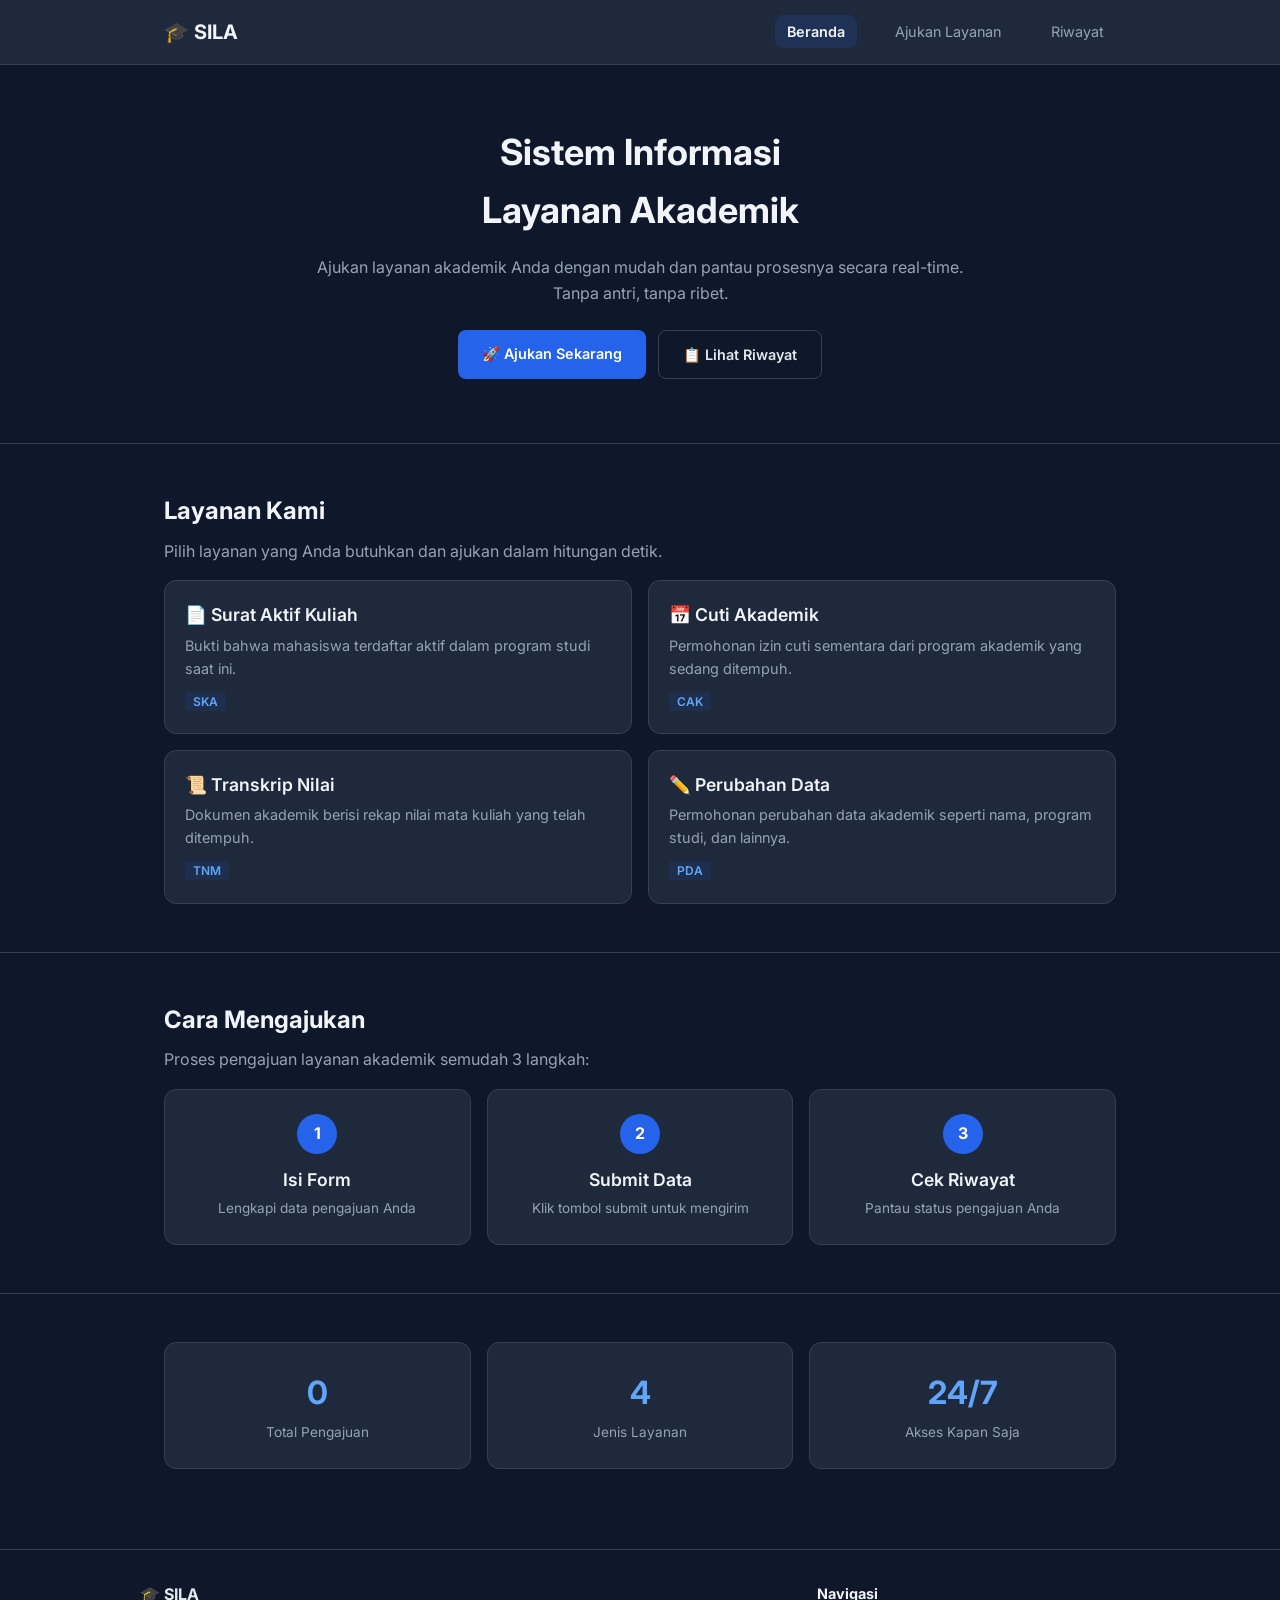
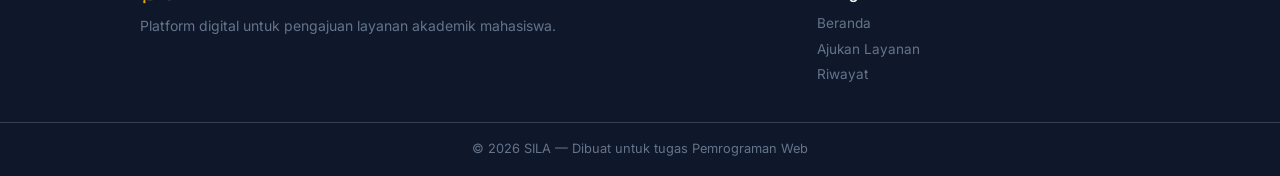
==== index.html @ 043fe42c "Setup Awal: Menambahkan file HTML dan CSS" ====
<!DOCTYPE html>
<html lang="id">

<head>
    <meta charset="UTF-8">
    <meta name="viewport" content="width=device-width, initial-scale=1.0">
    <title>SILA — Sistem Informasi Layanan Akademik</title>
    <link rel="preconnect" href="https://fonts.googleapis.com">
    <link rel="preconnect" href="https://fonts.gstatic.com" crossorigin>
    <link href="https://fonts.googleapis.com/css2?family=Inter:wght@400;600;700&display=swap" rel="stylesheet">
    <link rel="stylesheet" href="css/style.css">
</head>

<body>

    <!-- HEADER & NAVIGASI -->
    <header class="navbar">
        <div class="container navbar-inner">
            <a href="index.html" class="logo">🎓 SILA</a>
            <input type="checkbox" id="navToggle" class="nav-Toggle">
            <label for="navToggle" class="navToggleMenu">
                <span></span>
                <span></span>
                <span></span>
            </label>


            <nav>
                <ul class="nav-menu">
                <li><a href="index.html" class="active">Beranda</a></li>
                <li><a href="layanan.html">Ajukan Layanan</a></li>
                <li><a href="riwayat.html">Riwayat</a></li></nav>
            </nav>
        </div>
    </header>

    <!-- KONTEN UTAMA -->
    <main>

        <!-- Hero -->
        <section class="hero">
            <div class="container">
                <h1>Sistem Informasi<br>Layanan Akademik</h1>
                <p>Ajukan layanan akademik Anda dengan mudah dan pantau prosesnya secara real-time.<br>Tanpa antri,
                    tanpa ribet.</p>
                <div class="hero-buttons">
                    <a href="layanan.html" class="btn btn-primary">🚀 Ajukan Sekarang</a>
                    <a href="riwayat.html" class="btn btn-outline">📋 Lihat Riwayat</a>
                </div>
            </div>
        </section>

        <!-- Daftar Layanan -->
        <section class="section">
            <div class="container">
                <h2>Layanan Kami</h2>
                <p class="section-desc">Pilih layanan yang Anda butuhkan dan ajukan dalam hitungan detik.</p>
                <div class="cards-grid">
                    <article class="card">
                        <h3>📄 Surat Aktif Kuliah</h3>
                        <p>Bukti bahwa mahasiswa terdaftar aktif dalam program studi saat ini.</p>
                        <span class="card-code">SKA</span>
                    </article>
                    <article class="card">
                        <h3>📅 Cuti Akademik</h3>
                        <p>Permohonan izin cuti sementara dari program akademik yang sedang ditempuh.</p>
                        <span class="card-code">CAK</span>
                    </article>
                    <article class="card">
                        <h3>📜 Transkrip Nilai</h3>
                        <p>Dokumen akademik berisi rekap nilai mata kuliah yang telah ditempuh.</p>
                        <span class="card-code">TNM</span>
                    </article>
                    <article class="card">
                        <h3>✏️ Perubahan Data</h3>
                        <p>Permohonan perubahan data akademik seperti nama, program studi, dan lainnya.</p>
                        <span class="card-code">PDA</span>
                    </article>
                </div>
            </div>
        </section>

        <!-- Cara Mengajukan -->
        <section class="section">
            <div class="container">
                <h2>Cara Mengajukan</h2>
                <p class="section-desc">Proses pengajuan layanan akademik semudah 3 langkah:</p>
                <div class="steps-grid">
                    <div class="step">
                        <div class="step-number">1</div>
                        <h3>Isi Form</h3>
                        <p>Lengkapi data pengajuan Anda</p>
                    </div>
                    <div class="step">
                        <div class="step-number">2</div>
                        <h3>Submit Data</h3>
                        <p>Klik tombol submit untuk mengirim</p>
                    </div>
                    <div class="step">
                        <div class="step-number">3</div>
                        <h3>Cek Riwayat</h3>
                        <p>Pantau status pengajuan Anda</p>
                    </div>
                </div>
            </div>
        </section>

        <!-- Statistik -->
        <section class="section">
            <div class="container">
                <div class="stats-grid">
                    <div class="stat">
                        <div class="stat-number">0</div>
                        <div class="stat-label">Total Pengajuan</div>
                    </div>
                    <div class="stat">
                        <div class="stat-number">4</div>
                        <div class="stat-label">Jenis Layanan</div>
                    </div>
                    <div class="stat">
                        <div class="stat-number">24/7</div>
                        <div class="stat-label">Akses Kapan Saja</div>
                    </div>
                </div>
            </div>
        </section>

    </main>

    <footer class="footer">
        <div class="container footer-inner">
            <div>
                <strong>🎓 SILA</strong>
                <p>Platform digital untuk pengajuan layanan akademik mahasiswa.</p>
            </div>
            <div class="footer-nav">
                <h4>Navigasi</h4>
                <ul>
                    <li><a href="index.html">Beranda</a></li>
                    <li><a href="layanan.html">Ajukan Layanan</a></li>
                    <li><a href="riwayat.html">Riwayat</a></li>
                </ul>
            </div>
        </div>
        <div class="footer-bottom">
            <div class="container">
                <p>&copy; 2026 SILA — Dibuat untuk tugas Pemrograman Web</p>
            </div>
        </div>
    </footer>
---- css/style.css ----
/* ================================
   CSS DASAR — SILA
   ================================ */

* {
  margin: 0;
  padding: 0;
  box-sizing: border-box;
}

body {
  background-color: #0f172a;
  color: #e2e8f0;
  padding-top: 60px;
}

h1,
h2,
h3 {
  color: #f1f5f9;
}

a {
  color: #60a5fa;
  text-decoration: none;
}

a:hover {
  color: #93c5fd;
}

hr {
  border: none;
  border-top: 1px solid #334155;
}

/* ================================
   CSS LANJUTAN — SILA
   ================================ */

body {
  font-family: "Inter", sans-serif;
  font-size: 16px;
  line-height: 1.6;
}

h1 {
  font-size: 2rem;
  font-weight: 700;
}

h2 {
  font-size: 1.5rem;
  font-weight: 700;
  margin-bottom: 8px;
}

h3 {
  font-size: 1.1rem;
  font-weight: 600;
  margin-bottom: 4px;
}

.section-desc {
  color: #94a3b8;
  margin-bottom: 16px;
}

/* ================================
   PAGE LAYOUT — SILA
   ================================ */

/* --------------------------------
   Container
   Membatasi lebar konten maksimum 1000px
   dan mengatur posisinya agar selalu
   di tengah halaman (margin: 0 auto).
   -------------------------------- */
.container {
  max-width: 1000px;
  margin: 0 auto;
  /* tengah horizontal */
  padding: 0 24px;
  /* ruang kiri & kanan */
}

/* --------------------------------
   Navbar (Bilah Navigasi) — menggunakan Flexbox
   Flexbox mengatur elemen anak secara baris (row).
   justify-content: space-between → logo kiri, nav kanan.
   align-items: center → sejajar secara vertikal.
   -------------------------------- */
.navbar {
  background-color: #1e293b;
  border-bottom: 1px solid #334155;
  padding: 16px 0;
  position: fixed;
  width: 100%;
  left: 0;
  top: 0;
  z-index: 1000;
}

.navbar-inner {
  display: flex;
  /* aktifkan flexbox */
  justify-content: space-between;
  /* logo vs menu berjauhan */
  align-items: center;
  /* sejajar vertikal */
}

/* Logo: teks brand di pojok kiri */
.logo {
  font-size: 1.25rem;
  font-weight: 700;
  color: #f1f5f9;
}

/* Link navigasi berwarna abu dan memberi jarak kiri */
nav a {
  margin-left: 16px;
  color: #94a3b8;
  font-size: 0.9rem;
}

/* Link aktif / hover jadi berwarna putih */
nav a:hover,
nav a.active {
  color: #f1f5f9;
}

/* --------------------------------
   Hero Section
   Bagian pembuka halaman yang mencolok,
   biasanya memuat judul besar dan tombol aksi.
   -------------------------------- */
.hero {
  padding: 64px 0;
  text-align: center;
}

.hero h1 {
  font-size: 2.25rem;
  /* = 36px, ukuran besar */
  margin-bottom: 16px;
}

.hero p {
  color: #94a3b8;
  margin-bottom: 24px;
}

/* --------------------------------
   Tombol (Buttons)
   .btn    → gaya dasar semua tombol.
   .btn-primary → tombol utama (biru, solid).
   .btn-outline → tombol sekunder (hanya border).
   -------------------------------- */
.hero-buttons {
  display: flex;
  justify-content: center;
  gap: 12px;
  /* jarak antar tombol */
}

.btn {
  display: inline-block;
  padding: 12px 24px;
  border-radius: 8px;
  font-size: 0.9rem;
  font-weight: 600;
}

/* Tombol solid biru */
.btn-primary {
  background-color: #2563eb;
  color: #fff;
}

.btn-primary:hover {
  background-color: #1d4ed8;
  /* biru lebih gelap saat hover */
  color: #fff;
}

/* Tombol outline (hanya border, tanpa background) */
.btn-outline {
  border: 1px solid #334155;
  color: #e2e8f0;
}

.btn-outline:hover {
  background-color: #1e293b;
  color: #f1f5f9;
}

/* Blok konten dengan garis atas sebagai pemisah antar section */
.section {
  padding: 48px 0;
  border-top: 1px solid #334155;
}

/* --------------------------------
   Cards Grid — menggunakan CSS Grid
   grid-template-columns: 1fr 1fr → 2 kolom sama lebar.
   gap: jarak antar kartu.
   -------------------------------- */
.cards-grid {
  display: grid;
  grid-template-columns: 1fr 1fr;
  /* 2 kolom */
  gap: 16px;
  margin-top: 16px;
}

/* Kartu individual */
.card {
  background-color: #1e293b;
  border: 1px solid #334155;
  border-radius: 12px;
  padding: 20px;
  /* tambah transisi */
  transition:
    border-top 0.5s,
    color 0.3s;
  transform: 0.4s;
}

.card:hover {
  border-top: 5px solid rgb(241, 49, 58);
  transform: translateY(-4px);
}

.card p {
  color: #94a3b8;
  font-size: 0.9rem;
  margin-bottom: 8px;
}

/* Badge kode kecil berwarna biru di dalam kartu */
.card-code {
  font-size: 0.75rem;
  font-weight: 600;
  color: #60a5fa;
  background-color: rgba(37, 99, 235, 0.1);
  /* biru transparan */
  padding: 2px 8px;
  border-radius: 4px;
}

/* --------------------------------
   Steps Grid — menggunakan Flexbox
   flex: 1 berarti setiap .step mengambil
   lebar yang sama (membagi ruang secara merata).
   -------------------------------- */
.steps-grid {
  display: flex;
  gap: 16px;
  margin-top: 16px;
}

.step {
  flex: 1;
  /* lebar sama rata */
  text-align: center;
  background-color: #1e293b;
  border: 1px solid #334155;
  border-radius: 12px;
  padding: 24px 16px;
}

/* Lingkaran nomor langkah berwarna biru */
.step-number {
  width: 40px;
  height: 40px;
  background-color: #2563eb;
  color: #fff;
  border-radius: 50%;
  /* membuat kotak jadi lingkaran */
  display: flex;
  align-items: center;
  justify-content: center;
  font-weight: 700;
  margin: 0 auto 12px;
  /* tengah horizontal + jarak bawah */
}

.step p {
  color: #94a3b8;
  font-size: 0.85rem;
}

/* --------------------------------
   Stats Grid — Flexbox
   Untuk menampilkan statistik angka
   secara berdampingan.
   -------------------------------- */
.stats-grid {
  display: flex;
  gap: 16px;
}

.stat {
  flex: 1;
  text-align: center;
  background-color: #1e293b;
  border: 1px solid #334155;
  border-radius: 12px;
  padding: 24px;
}

/* Angka statistik besar berwarna biru */
.stat-number {
  font-size: 2rem;
  font-weight: 700;
  color: #60a5fa;
}

.stat-label {
  color: #94a3b8;
  font-size: 0.85rem;
  margin-top: 4px;
}

/* --------------------------------
   Footer — menggunakan CSS Grid
   grid-template-columns: 2fr 1fr →
   kolom kiri 2x lebih lebar dari kolom kanan
   (2/3 vs 1/3 lebar total).
   -------------------------------- */
.footer {
  border-top: 1px solid #334155;
  margin-top: 32px;
}

.footer-inner {
  display: grid;
  grid-template-columns: 2fr 1fr;
  /* 2 kolom tidak sama */
  gap: 32px;
  padding: 32px 0;
}

.footer-inner p {
  color: #64748b;
  font-size: 0.875rem;
  margin-top: 8px;
}

.footer-inner h4 {
  color: #f1f5f9;
  margin-bottom: 8px;
  font-size: 0.9rem;
}

/* Link di footer tampil sebagai block (baris baru per link) */
.footer-inner a {
  display: block;
  color: #64748b;
  font-size: 0.85rem;
  margin-bottom: 4px;
}

.footer-inner a:hover {
  color: #93c5fd;
}

/* Baris paling bawah footer (copyright) */
.footer-bottom {
  border-top: 1px solid #334155;
  padding: 16px 0;
  text-align: center;
}

.footer-bottom p {
  font-size: 0.8rem;
  color: #64748b;
}

/* STRUKTUR NAVIGASI dan MENU */
/* =========================== */
/* menu horizontal */
.nav-menu {
  list-style: none;
  display: flex;
  gap: 10px;
}
/* linksetiap menu */
.nav-menu li a {
  font-size: 0.9rem;
  padding: 8px 12px;
  border-radius: 8px;
  color: #94a3b8;
}

.nav-menu li a.active {
  color: #f1f5f9;
  font-weight: 600;
  background-color: rgba(37, 99, 235, 0.15);
}
/* menu hover di aahkan kusor */
.nav-menu li a:hover {
  color: #f1f5f9;
  background-color: rgba(225, 225, 225, 0.05);
}

/* nav footer */

.footer-nav ul {
  list-style: none;
}

/* checbok disembunyikan  */
.nav-Toggle {
  display: none;
}

.navToggleMenu {
  display: none;
  flex-direction: column;
  gap: 5px;
  cursor: pointer;
  padding: 4px;
}

.navToggleMenu span {
  display: block;
  width: 24px;
  height: 3px;
  background-color: #f1f5f9;
  border-radius: 2px;
}

@media (max-width: 768px) {
  .navbar-inner {
    flex-wrap: wrap;
  }

  .navToggleMenu {
    display: flex;
  }

  nav {
    width: 100%;
    order: 3;
  }

  .nav-menu {
    display: none;
    flex-direction: column;
    gap: 0;
    width: 100%;
    padding: 8px 0;
    border-top: 1px solid #334155;
    margin-top: 12px;
  }

  .nav-menu li a {
    display: block;
    padding: 12px 0;
    border-radius: 0;
  }

  .nav-Toggle:checked ~ nav .nav-menu {
    display: flex;
  }

  .hero h1 {
    font-size: 1.5rem;
  }

  .hero p {
    font-size: 0.9rem;
  }

  .hero-buttons {
    flex-direction: column;
  }

  .cards-grid {
    grid-template-columns: 1fr;
  }

  .steps-grid {
    flex-direction: column;
  }

  .stats-grid {
    flex-direction: column;
  }

  .footer-inner {
    grid-template-columns: 1fr;
    gap: 24px;
  }

  /* tampilan mobile 480 */

  @media (max-width: 480px) {
    .hero h1 {
      font-size: 1.25rem;
    }

    .footer-inner {
      text-align: center;
    }

    .footer-nav {
      display: none;
    }
  }

  .btn {
    display: inline-block;
    padding: 12px 24px;
    border-radius: 8px;
    font-size: 0.9rem;
    font-weight: 600;
    transition:
      background-color 0.3s,
      color 0.3s,
      transform 0.2s;
  }

  .card {
    background-color: #1e293b;
    border: 1px solid #334155;
    border-radius: 12px;
    padding: 20px;
    transition:
      border-color 0.3s,
      transform 0.2s;
  }

  .card:hover {
    border-color: #475569;
    transform: translateY(-2px);
  }

  /* / Animasi /  */
  @keyframes fadeIn {
    from {
      opacity: 0;
      transform: translateY(30px);
    }
    to {
      opacity: 1;
      transform: translateY(0);
    }
  }
  .hero {
    /* / (Mengeksekusi animasi) /  */
    animation: fadeIn 0.6s ease;
  }
}
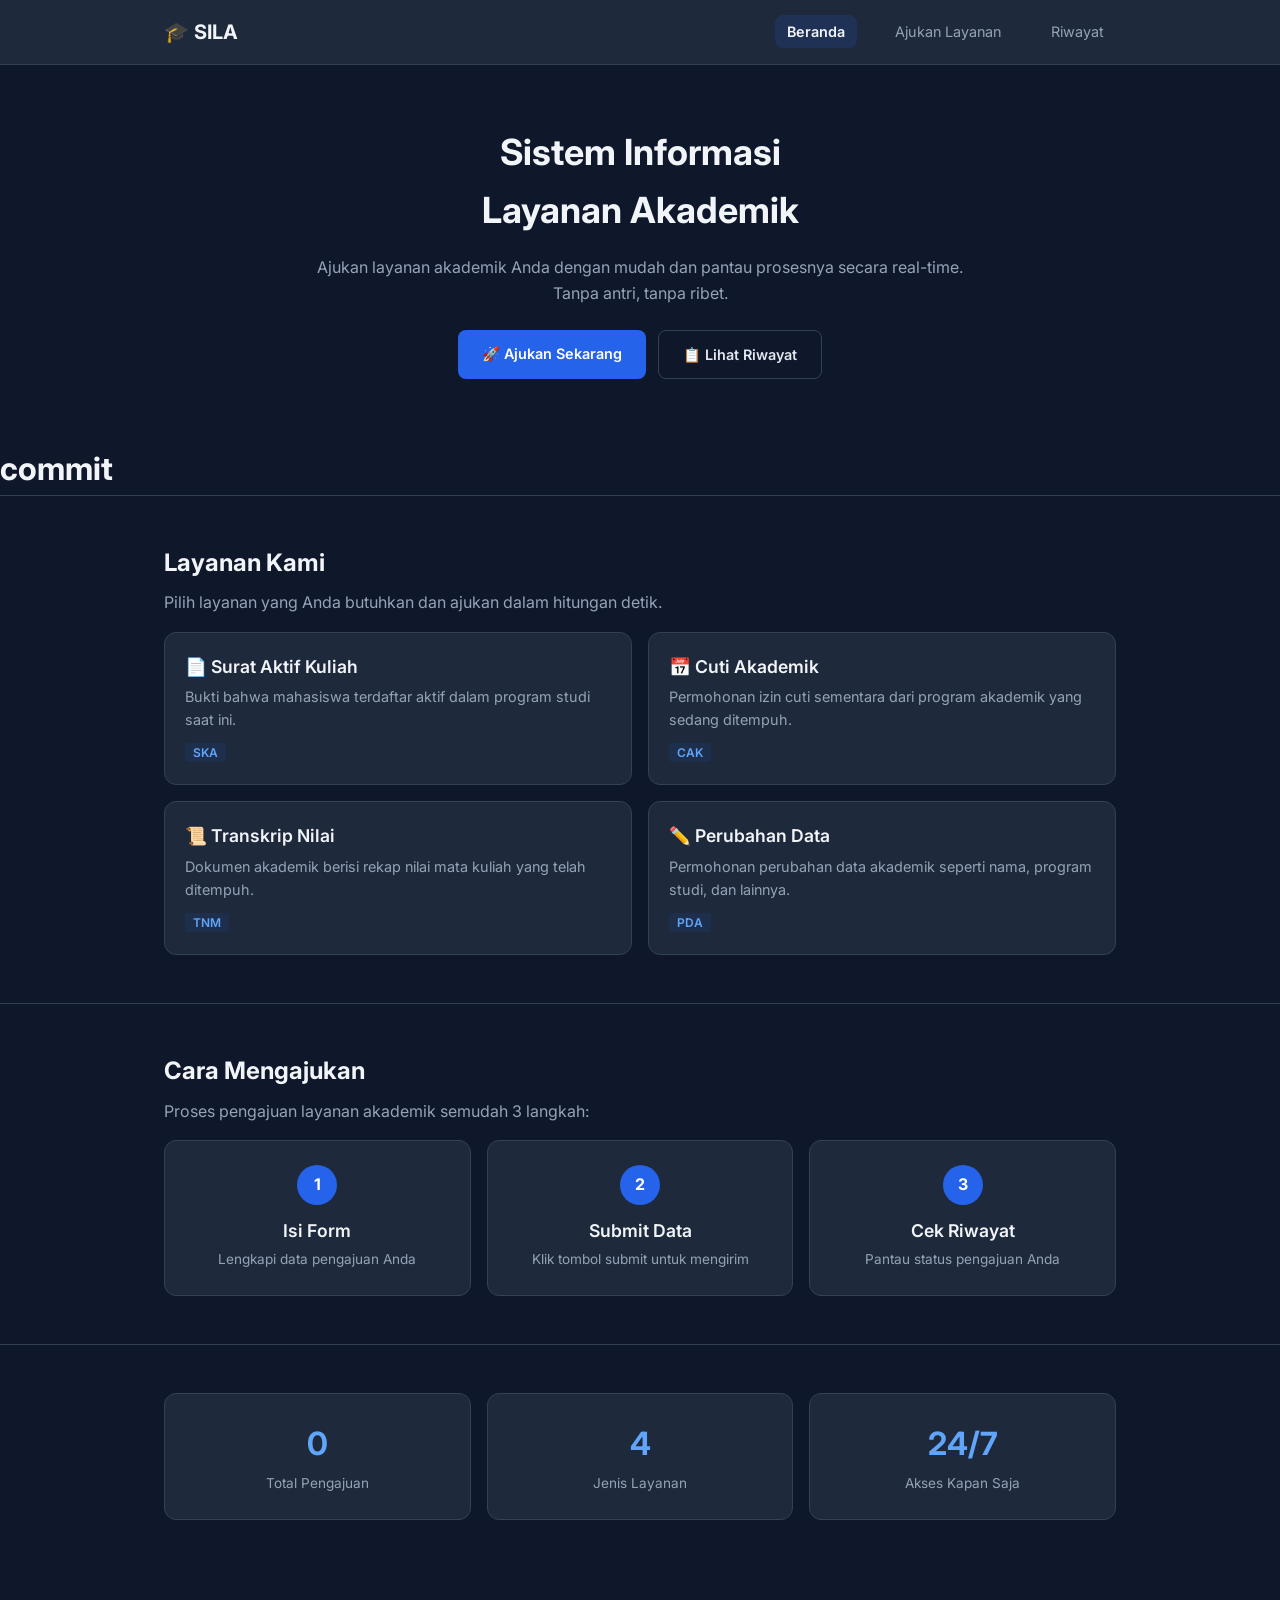
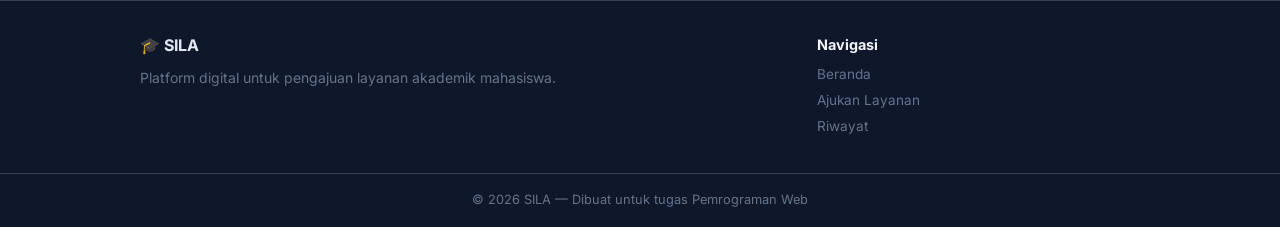
==== commit b0e00e29: "edit file index" ====
--- a/index.html
+++ b/index.html
@@ -48,6 +48,11 @@
                     <a href="riwayat.html" class="btn btn-outline">📋 Lihat Riwayat</a>
                 </div>
             </div>
+        </section>
+
+
+        <section>
+            <h1>commit</h1>
         </section>
 
         <!-- Daftar Layanan -->
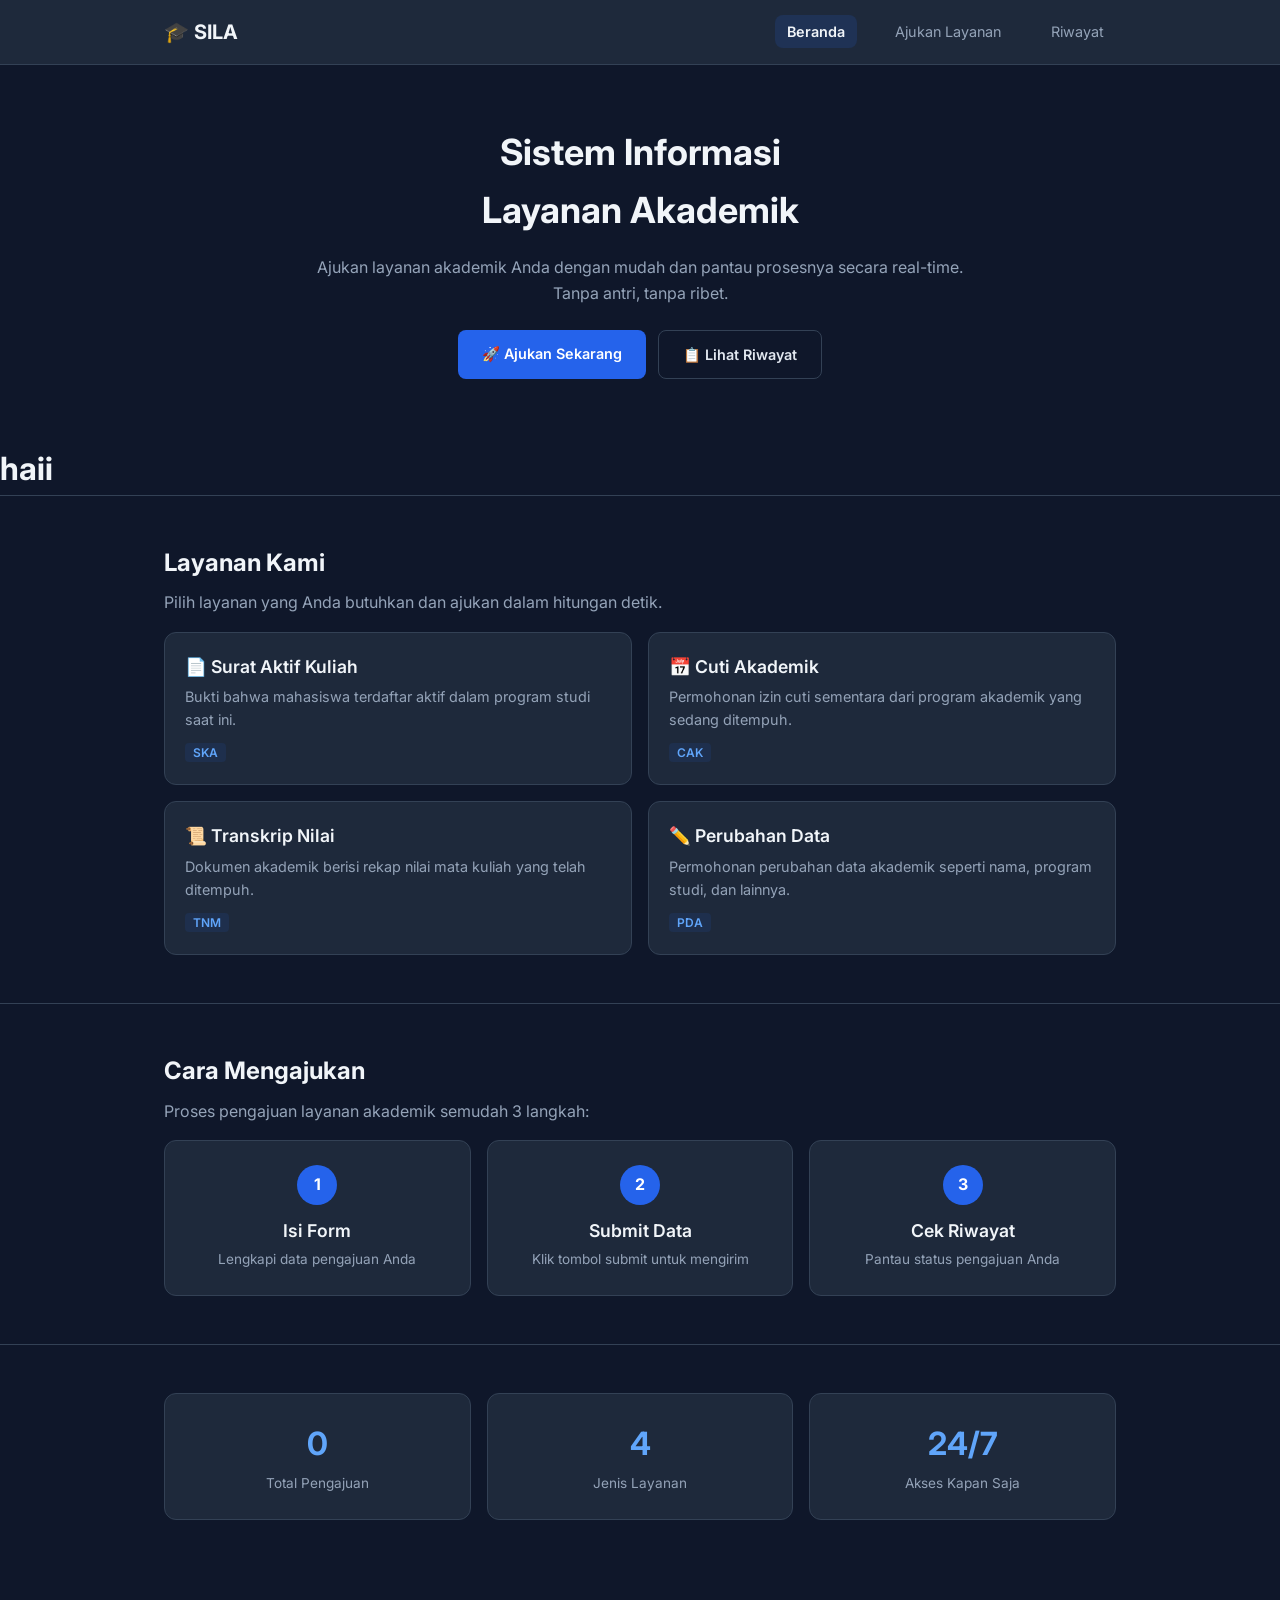
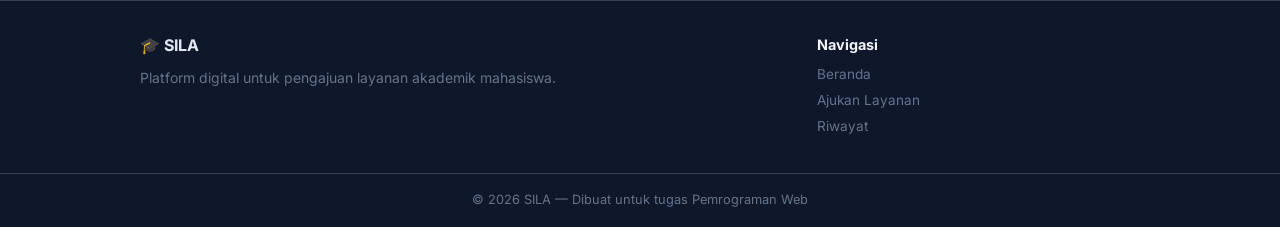
==== commit 8d7e4467: "menambah kan section" ====
--- a/index.html
+++ b/index.html
@@ -52,7 +52,7 @@
 
 
         <section>
-            <h1>commit</h1>
+            <h1>haii</h1>
         </section>
 
         <!-- Daftar Layanan -->
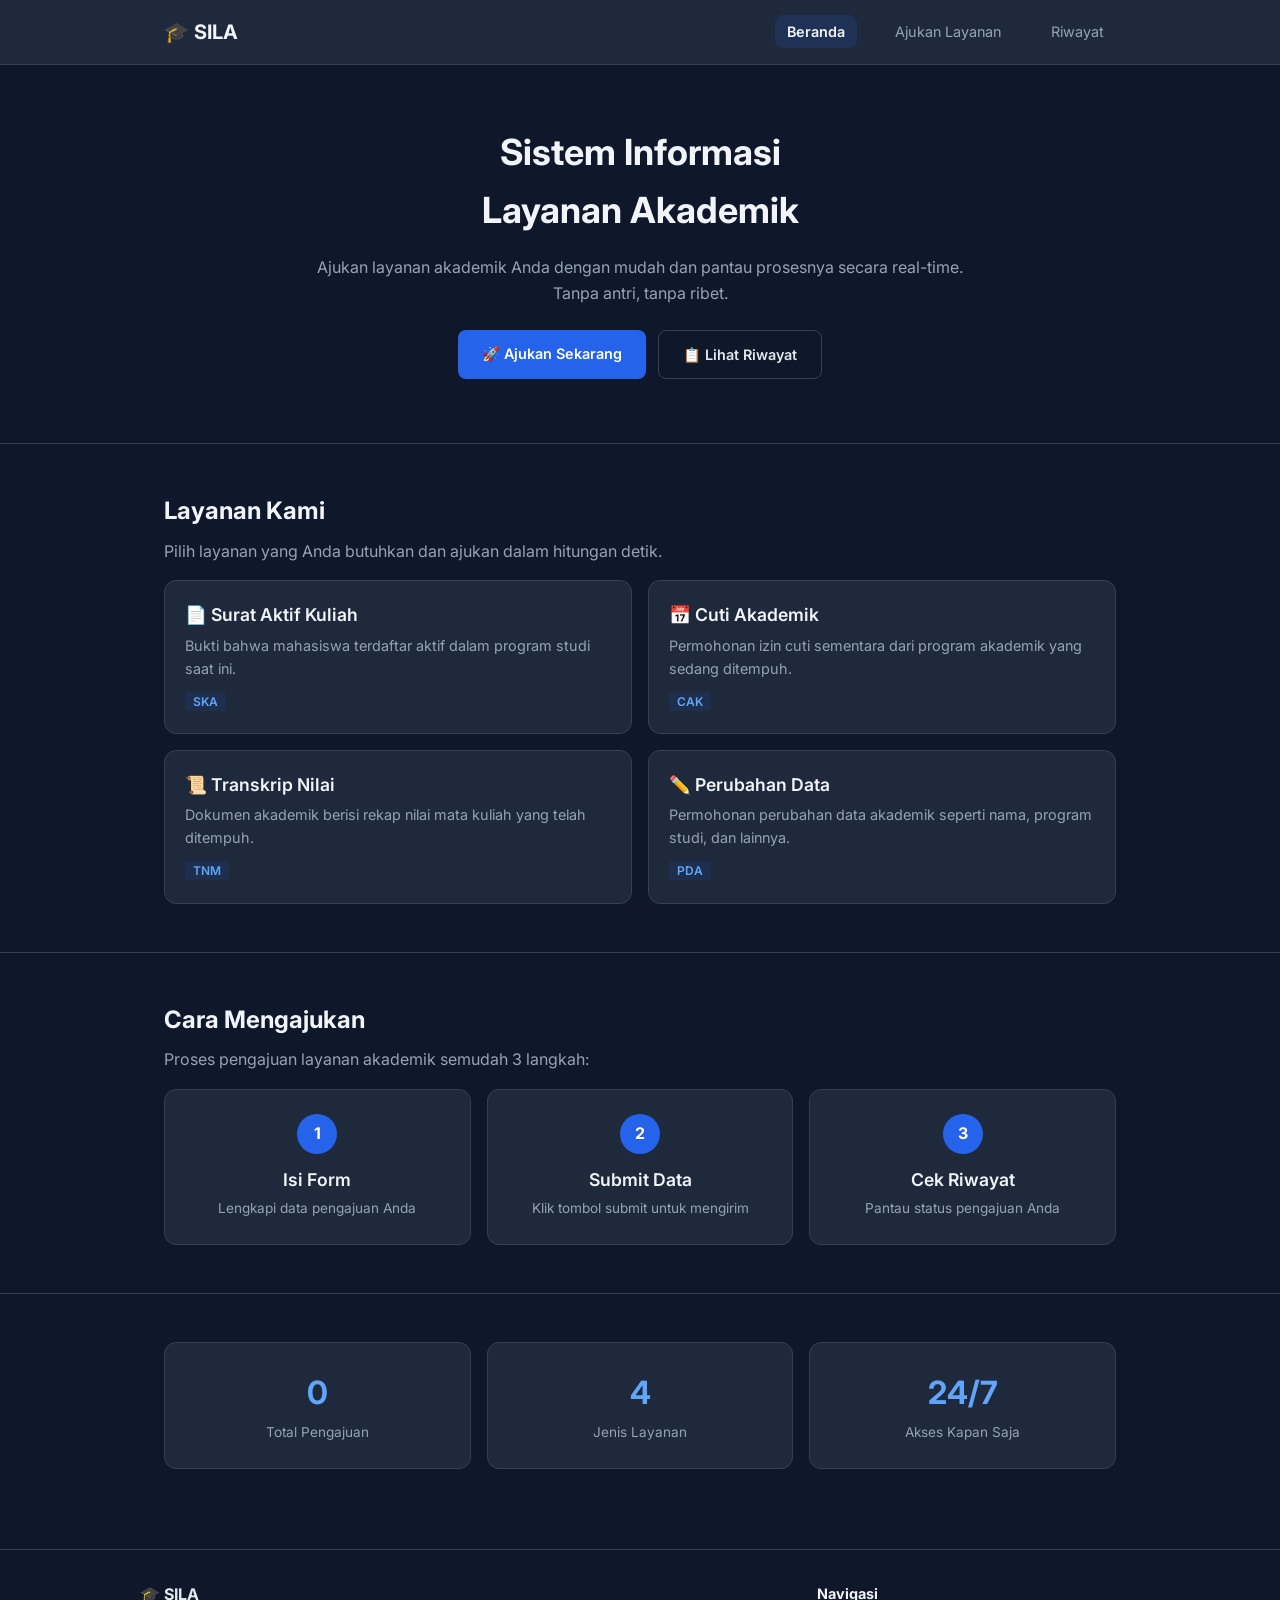
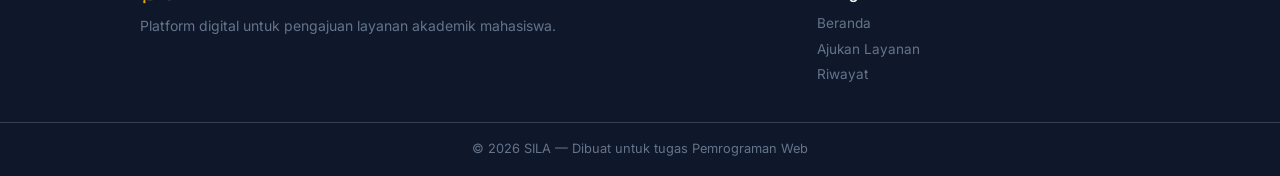
==== commit 4021c2dd: "modif layanan dan index" ====
--- a/index.html
+++ b/index.html
@@ -48,11 +48,6 @@
                     <a href="riwayat.html" class="btn btn-outline">📋 Lihat Riwayat</a>
                 </div>
             </div>
-        </section>
-
-
-        <section>
-            <h1>haii</h1>
         </section>
 
         <!-- Daftar Layanan -->
